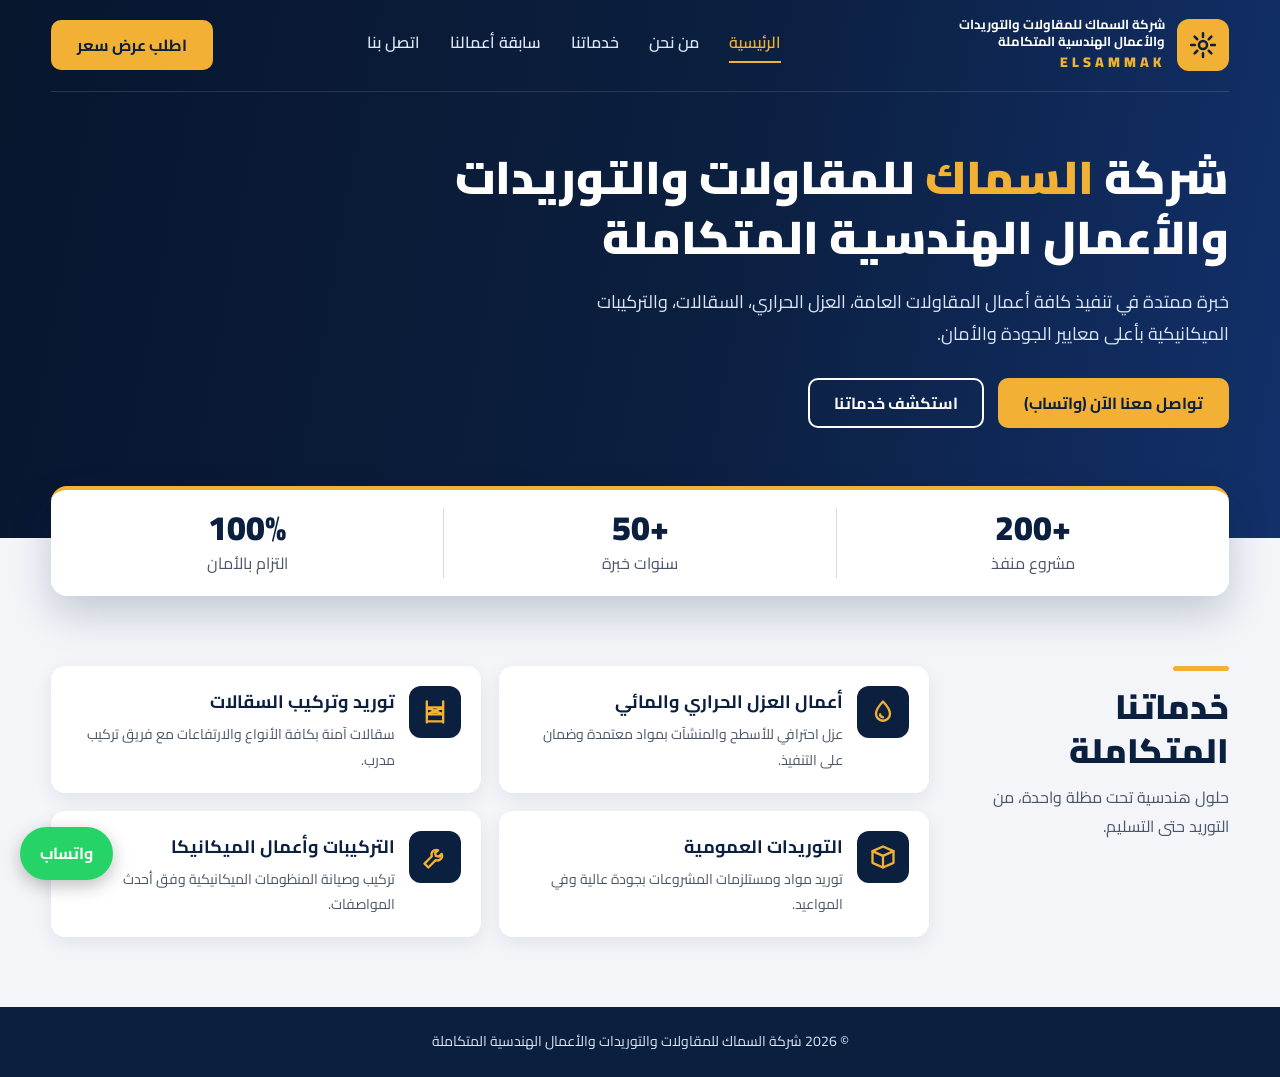
==== index.html @ 37a3428e "Add files via upload" ====
<!DOCTYPE html>
<html lang="ar" dir="rtl">
<head>
  <meta charset="UTF-8">
  <meta name="viewport" content="width=device-width, initial-scale=1">
  <title>شركة السماك للمقاولات والتوريدات والأعمال الهندسية المتكاملة</title>
  <meta name="description" content="شركة السماك: مقاولات عامة، عزل حراري ومائي، سقالات، توريدات عمومية، وتركيبات وأعمال ميكانيكا بأعلى معايير الجودة والأمان.">
  <link rel="preconnect" href="https://fonts.googleapis.com">
  <link href="https://fonts.googleapis.com/css2?family=Cairo:wght@400;600;700;900&display=swap" rel="stylesheet">
  <link rel="stylesheet" href="css/style.css">
  <meta name="robots" content="noindex">
</head>
<body>

  <!-- ===== الشريط العلوي (انسخه في كل الصفحات) ===== -->
  <header class="hero-top">
    <div class="container navbar">
      <a href="index.html" class="logo">
        <span class="logo-icon">
          <svg width="30" height="30" viewBox="0 0 24 24" fill="none" stroke="#0B1F3F" stroke-width="2" stroke-linecap="round" stroke-linejoin="round" aria-hidden="true"><circle cx="12" cy="12" r="3.2"/><path d="M12 2.5v3M12 18.5v3M2.5 12h3M18.5 12h3M5.3 5.3l2.1 2.1M16.6 16.6l2.1 2.1M18.7 5.3l-2.1 2.1M7.4 16.6l-2.1 2.1"/></svg>
        </span>
        <span>
          <span class="logo-name">شركة السماك للمقاولات والتوريدات والأعمال الهندسية المتكاملة</span>
          <span class="logo-en">ELSAMMAK</span>
        </span>
      </a>

      <button class="menu-btn" id="menuBtn" aria-label="فتح القائمة" aria-expanded="false">☰</button>

      <nav class="nav" id="nav">
        <a href="index.html" class="active">الرئيسية</a>
        <a href="about.html">من نحن</a>
        <a href="services.html">خدماتنا</a>
        <a href="projects.html">سابقة أعمالنا</a>
        <a href="contact.html">اتصل بنا</a>
      </nav>

      <a href="contact.html" class="btn btn-gold nav-cta">اطلب عرض سعر</a>
    </div>

    <!-- ===== قسم الواجهة الرئيسي ===== -->
    <section class="hero container">
      <h1>شركة <span>السماك</span> للمقاولات والتوريدات والأعمال الهندسية المتكاملة</h1>
      <p>خبرة ممتدة في تنفيذ كافة أعمال المقاولات العامة، العزل الحراري، السقالات، والتركيبات الميكانيكية بأعلى معايير الجودة والأمان.</p>
      <div class="hero-btns">
        <a href="https://wa.me/201220848321" class="btn btn-gold" target="_blank" rel="noopener">تواصل معنا الآن (واتساب)</a>
        <a href="services.html" class="btn btn-outline">استكشف خدماتنا</a>
      </div>
    </section>
  </header>

  <main>
    <!-- ===== شريط الإحصائيات ===== -->
    <section class="container stats" aria-label="إحصائيات الشركة">
      <div><strong>+200</strong><span>مشروع منفذ</span></div>
      <div><strong>+50</strong><span>سنوات خبرة</span></div>
      <div><strong>100%</strong><span>التزام بالأمان</span></div>
    </section>

    <!-- ===== قسم الخدمات ===== -->
    <section class="container services">
      <div class="services-title">
        <h2>خدماتنا المتكاملة</h2>
        <p>حلول هندسية تحت مظلة واحدة، من التوريد حتى التسليم.</p>
      </div>
      <div class="cards">
        <article class="card">
          <div class="icon"><svg width="28" height="28" viewBox="0 0 24 24" fill="none" stroke="#F2B134" stroke-width="2" stroke-linecap="round" stroke-linejoin="round" aria-hidden="true"><path d="M12 3s6 6.3 6 10.5a6 6 0 0 1-12 0C6 9.3 12 3 12 3z"/><path d="M9.5 14a2.5 2.5 0 0 0 2.5 2.5"/></svg></div>
          <div><h3>أعمال العزل الحراري والمائي</h3><p>عزل احترافي للأسطح والمنشآت بمواد معتمدة وضمان على التنفيذ.</p></div>
        </article>
        <article class="card">
          <div class="icon"><svg width="28" height="28" viewBox="0 0 24 24" fill="none" stroke="#F2B134" stroke-width="2" stroke-linecap="round" stroke-linejoin="round" aria-hidden="true"><path d="M5 3v18M19 3v18M5 8h14M5 14h14M5 20h14M5 8l14 6M19 8L5 14"/></svg></div>
          <div><h3>توريد وتركيب السقالات</h3><p>سقالات آمنة بكافة الأنواع والارتفاعات مع فريق تركيب مدرب.</p></div>
        </article>
        <article class="card">
          <div class="icon"><svg width="28" height="28" viewBox="0 0 24 24" fill="none" stroke="#F2B134" stroke-width="2" stroke-linecap="round" stroke-linejoin="round" aria-hidden="true"><path d="M3 7l9-4 9 4v10l-9 4-9-4z"/><path d="M3 7l9 4 9-4M12 11v10"/></svg></div>
          <div><h3>التوريدات العمومية</h3><p>توريد مواد ومستلزمات المشروعات بجودة عالية وفي المواعيد.</p></div>
        </article>
        <article class="card">
          <div class="icon"><svg width="28" height="28" viewBox="0 0 24 24" fill="none" stroke="#F2B134" stroke-width="2" stroke-linecap="round" stroke-linejoin="round" aria-hidden="true"><path d="M14.7 6.3a4 4 0 0 0-5.4 5.1L3 17.7 6.3 21l6.3-6.3a4 4 0 0 0 5.1-5.4l-2.4 2.4-2.6-.6-.6-2.6z"/></svg></div>
          <div><h3>التركيبات وأعمال الميكانيكا</h3><p>تركيب وصيانة المنظومات الميكانيكية وفق أحدث المواصفات.</p></div>
        </article>
      </div>
    </section>
  </main>

  <!-- ===== الفوتر (انسخه في كل الصفحات) ===== -->
  <footer class="footer">
    <div class="container">
      <p>© 2026 شركة السماك للمقاولات والتوريدات والأعمال الهندسية المتكاملة</p>
    </div>
  </footer>

  <!-- زر واتساب ثابت -->
  <a href="https://wa.me/201220848321" class="wa-float" target="_blank" rel="noopener" aria-label="تواصل عبر واتساب">واتساب</a>

  <script src="js/main.js"></script>
</body>
</html>
---- css/style.css ----
/* ===== الألوان والخطوط (غيرها من هنا فقط) ===== */
:root{
  --navy:#0B1F3F;      /* الأزرق الداكن */
  --navy-2:#12306A;
  --gold:#F2B134;      /* الذهبي */
  --bg:#F3F5F9;        /* خلفية رمادية فاتحة */
  --text:#4A5568;
  --white:#fff;
}
*{box-sizing:border-box;margin:0;padding:0}
body{font-family:'Cairo',sans-serif;background:var(--bg);color:var(--text);line-height:1.8}
a{text-decoration:none;color:inherit}
.container{width:min(1200px,92%);margin-inline:auto}

/* ===== الأزرار ===== */
.btn{display:inline-flex;align-items:center;justify-content:center;font-weight:700;font-size:16px;
  padding:0 24px;height:50px;border-radius:10px;cursor:pointer;border:2px solid transparent}
.btn-gold{background:var(--gold);color:var(--navy)}
.btn-gold:hover{filter:brightness(1.07)}
.btn-outline{border-color:var(--white);color:var(--white)}
.btn-outline:hover{background:var(--white);color:var(--navy)}

/* ===== الشريط العلوي + الواجهة ===== */
.hero-top{background:linear-gradient(100deg,#08162E,var(--navy) 55%,var(--navy-2));
  /* لو عندك صورة: background-image:linear-gradient(...),url('../images/hero.jpg'); */
  color:var(--white);padding-bottom:110px}
.navbar{display:flex;align-items:center;justify-content:space-between;gap:20px;
  padding:16px 0;border-bottom:1px solid rgba(255,255,255,.12);flex-wrap:wrap}
.logo{display:flex;align-items:center;gap:12px}
.logo-icon{width:52px;height:52px;border-radius:12px;background:var(--gold);display:flex;align-items:center;justify-content:center;flex:none}
.logo-name{display:block;font-weight:700;font-size:13px;line-height:1.3;max-width:230px}
.logo-en{display:block;color:var(--gold);font-weight:900;font-size:14px;letter-spacing:4px;direction:ltr;text-align:right}
.nav{display:flex;gap:30px}
.nav a{color:#DCE6F7;font-weight:600;padding-bottom:4px;border-bottom:2px solid transparent}
.nav a:hover,.nav a.active{color:var(--gold);border-bottom-color:var(--gold)}
.menu-btn{display:none;background:none;border:0;color:var(--white);font-size:30px;cursor:pointer}

.hero{padding-top:56px;max-width:1200px}
.hero h1{font-size:clamp(28px,4.5vw,46px);line-height:1.3;font-weight:900;max-width:780px}
.hero h1 span{color:var(--gold)}
.hero p{font-size:18px;color:#DCE6F7;max-width:640px;margin:18px 0 28px}
.hero-btns{display:flex;gap:14px;flex-wrap:wrap}

/* ===== الإحصائيات (تطلع فوق الواجهة) ===== */
.stats{display:flex;background:var(--white);border-radius:16px;border-top:4px solid var(--gold);
  box-shadow:0 18px 40px rgba(11,31,63,.2);margin-top:-52px;position:relative;padding:18px 0}
.stats div{flex:1;text-align:center;border-inline-end:1px solid #D5DBE6}
.stats div:last-child{border:0}
.stats strong{display:block;font-size:34px;font-weight:900;color:var(--navy);line-height:1.2}

/* ===== الخدمات ===== */
.services{display:flex;gap:40px;padding:70px 0;align-items:flex-start}
.services-title{width:260px;flex:none}
.services-title::before{content:"";display:block;width:56px;height:5px;background:var(--gold);border-radius:3px;margin-bottom:14px}
.services-title h2{font-size:34px;font-weight:900;color:var(--navy);line-height:1.3;margin-bottom:10px}
.cards{flex:1;display:grid;grid-template-columns:repeat(2,1fr);gap:18px}
.card{background:var(--white);border-radius:14px;padding:20px;display:flex;gap:14px;box-shadow:0 6px 18px rgba(11,31,63,.08)}
.icon{width:52px;height:52px;border-radius:12px;background:var(--navy);display:flex;align-items:center;justify-content:center;flex:none}
.card h3{color:var(--navy);font-size:18px;margin-bottom:4px}
.card p{font-size:14px}

/* ===== الفوتر وزر واتساب ===== */
.footer{background:var(--navy);color:#DCE6F7;text-align:center;padding:22px 0;font-size:14px}
.wa-float{position:fixed;bottom:20px;left:20px;background:#25D366;color:#fff;font-weight:700;
  padding:12px 20px;border-radius:30px;box-shadow:0 6px 18px rgba(0,0,0,.25);z-index:50}

/* ===== الموبايل والتابلت ===== */
@media (max-width:900px){
  .menu-btn{display:block}
  .nav{display:none;width:100%;flex-direction:column;gap:10px}
  .nav.open{display:flex}
  .nav-cta{display:none}
  .services{flex-direction:column}
  .services-title{width:100%}
  .cards{grid-template-columns:1fr}
  .stats strong{font-size:26px}
}
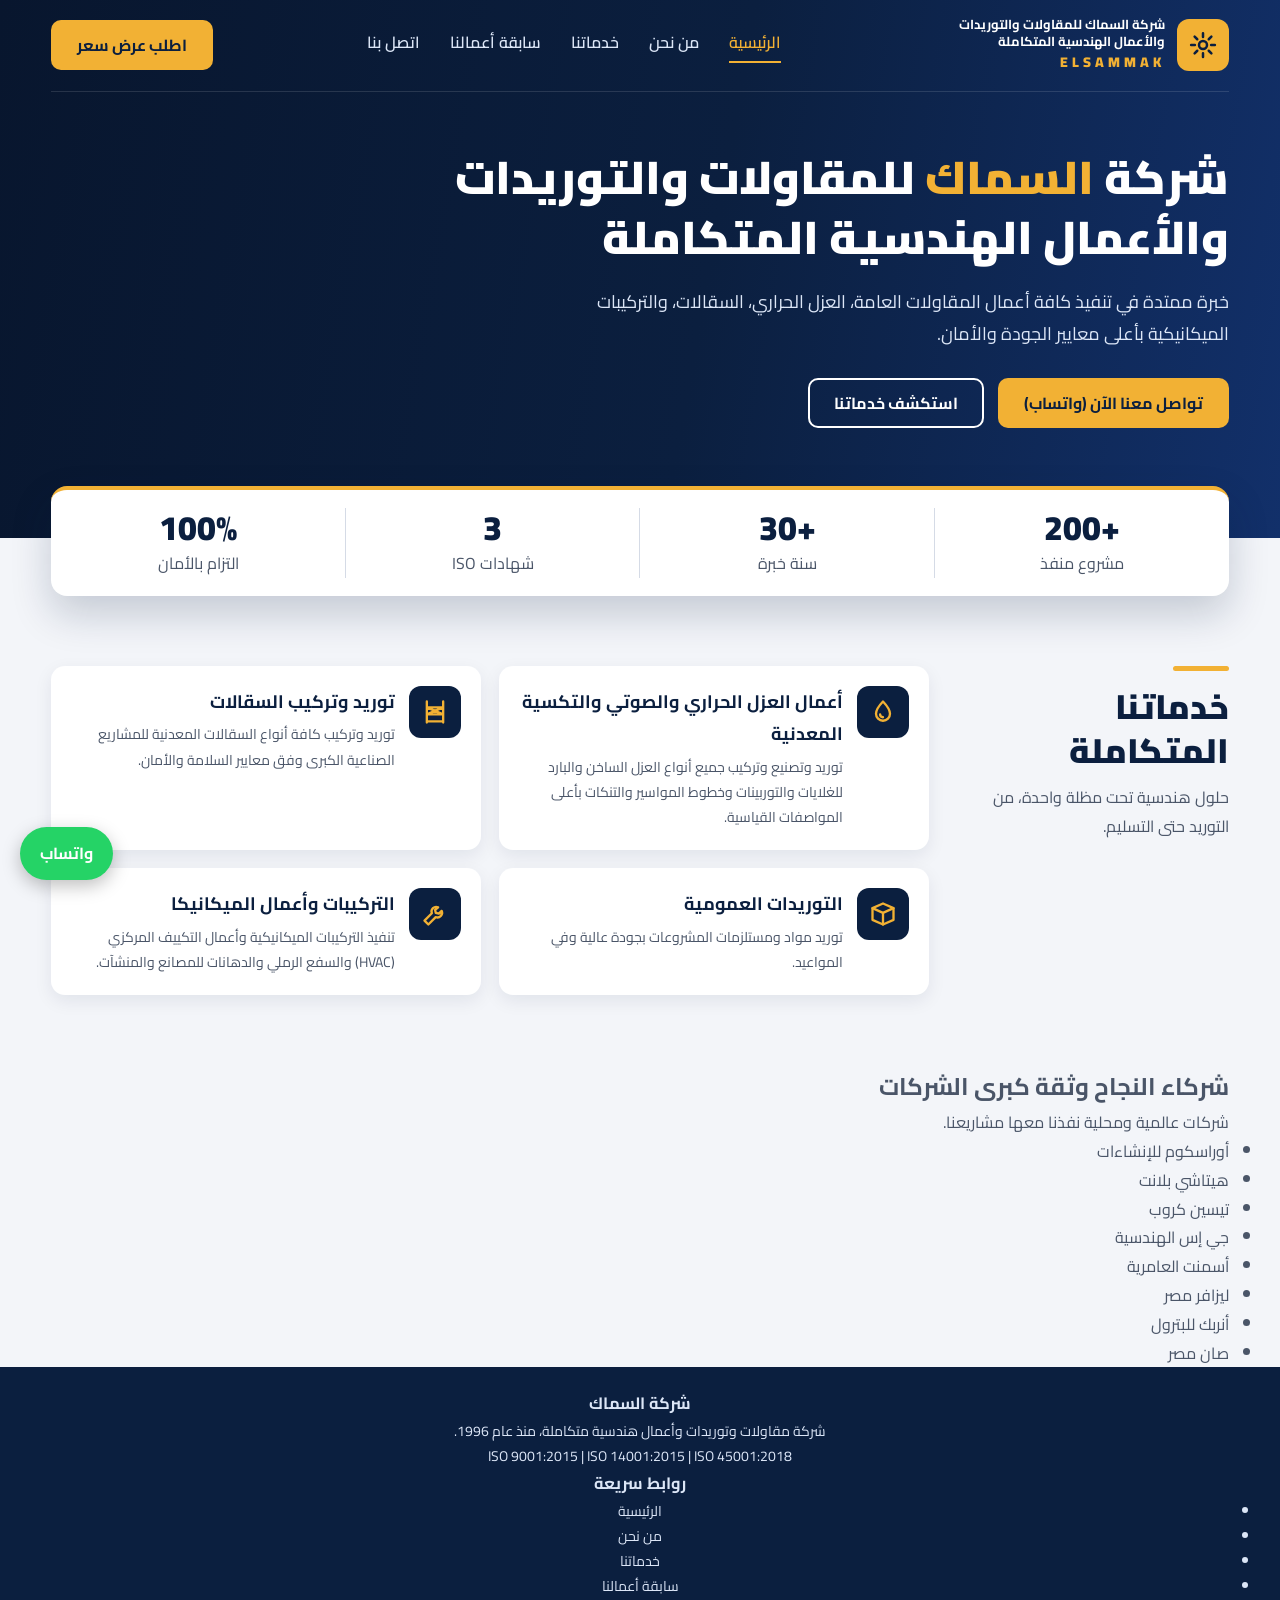
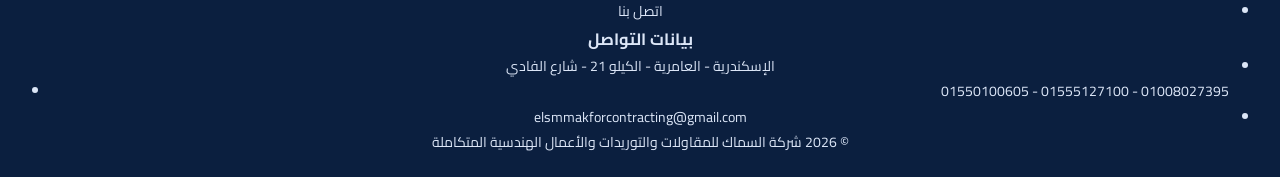
==== commit 9899f7b3: "Update index.html" ====
--- a/index.html
+++ b/index.html
@@ -4,11 +4,10 @@
   <meta charset="UTF-8">
   <meta name="viewport" content="width=device-width, initial-scale=1">
   <title>شركة السماك للمقاولات والتوريدات والأعمال الهندسية المتكاملة</title>
-  <meta name="description" content="شركة السماك: مقاولات عامة، عزل حراري ومائي، سقالات، توريدات عمومية، وتركيبات وأعمال ميكانيكا بأعلى معايير الجودة والأمان.">
+  <meta name="description" content="شركة السماك للمقاولات: متخصصة في العزل الحراري والصوتي، التكسية المعدنية، السقالات، التوريدات العمومية، والتركيبات الميكانيكية للمصانع والمشاريع الكبرى بأعلى معايير الجودة والأمان.">
   <link rel="preconnect" href="https://fonts.googleapis.com">
   <link href="https://fonts.googleapis.com/css2?family=Cairo:wght@400;600;700;900&display=swap" rel="stylesheet">
   <link rel="stylesheet" href="css/style.css">
-  <meta name="robots" content="noindex">
 </head>
 <body>
 
@@ -53,7 +52,8 @@
     <!-- ===== شريط الإحصائيات ===== -->
     <section class="container stats" aria-label="إحصائيات الشركة">
       <div><strong>+200</strong><span>مشروع منفذ</span></div>
-      <div><strong>+50</strong><span>سنوات خبرة</span></div>
+      <div><strong>+30</strong><span>سنة خبرة</span></div>
+      <div><strong>3</strong><span>شهادات ISO</span></div>
       <div><strong>100%</strong><span>التزام بالأمان</span></div>
     </section>
 
@@ -66,11 +66,11 @@
       <div class="cards">
         <article class="card">
           <div class="icon"><svg width="28" height="28" viewBox="0 0 24 24" fill="none" stroke="#F2B134" stroke-width="2" stroke-linecap="round" stroke-linejoin="round" aria-hidden="true"><path d="M12 3s6 6.3 6 10.5a6 6 0 0 1-12 0C6 9.3 12 3 12 3z"/><path d="M9.5 14a2.5 2.5 0 0 0 2.5 2.5"/></svg></div>
-          <div><h3>أعمال العزل الحراري والمائي</h3><p>عزل احترافي للأسطح والمنشآت بمواد معتمدة وضمان على التنفيذ.</p></div>
+          <div><h3>أعمال العزل الحراري والصوتي والتكسية المعدنية</h3><p>توريد وتصنيع وتركيب جميع أنواع العزل الساخن والبارد للغلايات والتوربينات وخطوط المواسير والتنكات بأعلى المواصفات القياسية.</p></div>
         </article>
         <article class="card">
           <div class="icon"><svg width="28" height="28" viewBox="0 0 24 24" fill="none" stroke="#F2B134" stroke-width="2" stroke-linecap="round" stroke-linejoin="round" aria-hidden="true"><path d="M5 3v18M19 3v18M5 8h14M5 14h14M5 20h14M5 8l14 6M19 8L5 14"/></svg></div>
-          <div><h3>توريد وتركيب السقالات</h3><p>سقالات آمنة بكافة الأنواع والارتفاعات مع فريق تركيب مدرب.</p></div>
+          <div><h3>توريد وتركيب السقالات</h3><p>توريد وتركيب كافة أنواع السقالات المعدنية للمشاريع الصناعية الكبرى وفق معايير السلامة والأمان.</p></div>
         </article>
         <article class="card">
           <div class="icon"><svg width="28" height="28" viewBox="0 0 24 24" fill="none" stroke="#F2B134" stroke-width="2" stroke-linecap="round" stroke-linejoin="round" aria-hidden="true"><path d="M3 7l9-4 9 4v10l-9 4-9-4z"/><path d="M3 7l9 4 9-4M12 11v10"/></svg></div>
@@ -78,15 +78,55 @@
         </article>
         <article class="card">
           <div class="icon"><svg width="28" height="28" viewBox="0 0 24 24" fill="none" stroke="#F2B134" stroke-width="2" stroke-linecap="round" stroke-linejoin="round" aria-hidden="true"><path d="M14.7 6.3a4 4 0 0 0-5.4 5.1L3 17.7 6.3 21l6.3-6.3a4 4 0 0 0 5.1-5.4l-2.4 2.4-2.6-.6-.6-2.6z"/></svg></div>
-          <div><h3>التركيبات وأعمال الميكانيكا</h3><p>تركيب وصيانة المنظومات الميكانيكية وفق أحدث المواصفات.</p></div>
+          <div><h3>التركيبات وأعمال الميكانيكا</h3><p>تنفيذ التركيبات الميكانيكية وأعمال التكييف المركزي (HVAC) والسفع الرملي والدهانات للمصانع والمنشآت.</p></div>
         </article>
       </div>
+    </section>
+    <!-- ===== شركاء النجاح وعملاؤنا ===== -->
+    <section class="container clients">
+      <h2>شركاء النجاح وثقة كبرى الشركات</h2>
+      <p>شركات عالمية ومحلية نفذنا معها مشاريعنا.</p>
+      <ul class="client-list">
+        <li>أوراسكوم للإنشاءات</li>
+        <li>هيتاشي بلانت</li>
+        <li>تيسين كروب</li>
+        <li>جي إس الهندسية</li>
+        <li>أسمنت العامرية</li>
+        <li>ليزافر مصر</li>
+        <li>أنربك للبترول</li>
+        <li>صان مصر</li>
+      </ul>
     </section>
   </main>
 
   <!-- ===== الفوتر (انسخه في كل الصفحات) ===== -->
   <footer class="footer">
-    <div class="container">
+    <div class="container footer-grid">
+      <div>
+        <h3>شركة السماك</h3>
+        <p>شركة مقاولات وتوريدات وأعمال هندسية متكاملة، منذ عام 1996.</p>
+        <p class="iso">ISO 9001:2015 | ISO 14001:2015 | ISO 45001:2018</p>
+      </div>
+      <div>
+        <h3>روابط سريعة</h3>
+        <ul>
+          <li><a href="index.html">الرئيسية</a></li>
+          <li><a href="about.html">من نحن</a></li>
+          <li><a href="services.html">خدماتنا</a></li>
+          <li><a href="projects.html">سابقة أعمالنا</a></li>
+          <li><a href="contact.html">اتصل بنا</a></li>
+        </ul>
+      </div>
+      <div>
+        <h3>بيانات التواصل</h3>
+        <ul>
+          <li>الإسكندرية - العامرية - الكيلو 21 - شارع الفادي</li>
+          <li dir="ltr" style="text-align:right"><a href="tel:+201550100605">01550100605</a> - <a href="tel:+201555127100">01555127100</a> - <a href="tel:+201008027395">01008027395</a></li>
+          <li><a href="mailto:elsmmakforcontracting@gmail.com">elsmmakforcontracting@gmail.com</a></li>
+        </ul>
+      </div>
+    </div>
+    <div class="container footer-bottom">
       <p>© 2026 شركة السماك للمقاولات والتوريدات والأعمال الهندسية المتكاملة</p>
     </div>
   </footer>
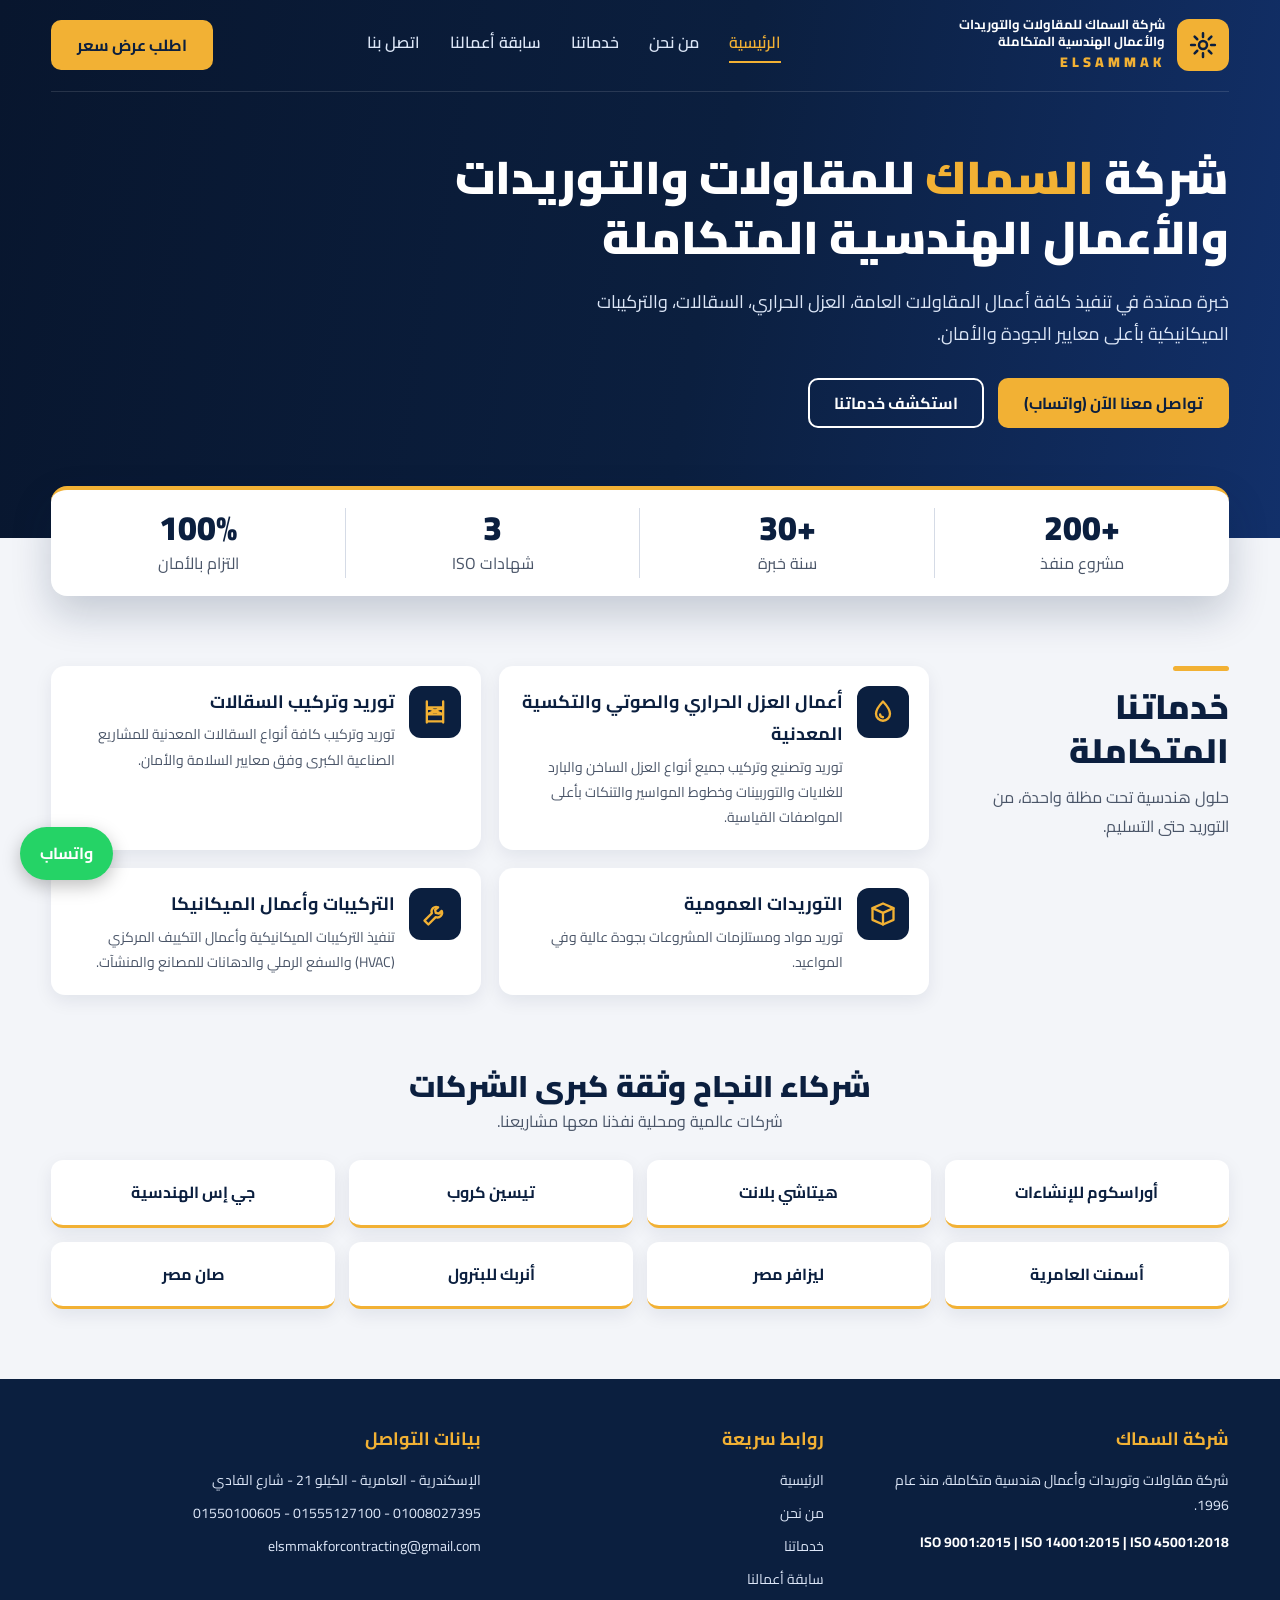
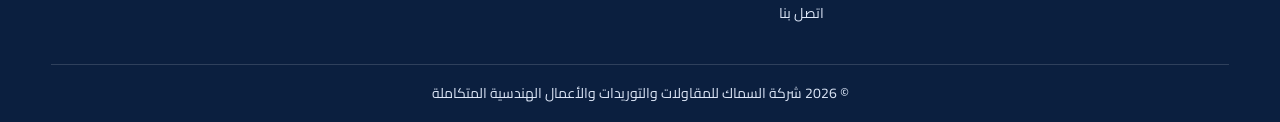
==== commit 6c12a759: "Add files via upload" ====
--- a/index.html
+++ b/index.html
@@ -136,4 +136,4 @@
 
   <script src="js/main.js"></script>
 </body>
-</html>
+</html>
--- a/css/style.css
+++ b/css/style.css
@@ -60,7 +60,6 @@
 .card p{font-size:14px}
 
 /* ===== الفوتر وزر واتساب ===== */
-.footer{background:var(--navy);color:#DCE6F7;text-align:center;padding:22px 0;font-size:14px}
 .wa-float{position:fixed;bottom:20px;left:20px;background:#25D366;color:#fff;font-weight:700;
   padding:12px 20px;border-radius:30px;box-shadow:0 6px 18px rgba(0,0,0,.25);z-index:50}
 
@@ -75,3 +74,31 @@
   .cards{grid-template-columns:1fr}
   .stats strong{font-size:26px}
 }
+
+/* ===== شريط الإحصائيات: 4 عناصر ===== */
+.stats{flex-wrap:wrap}
+.stats div{min-width:140px}
+
+/* ===== شركاء النجاح ===== */
+.clients{padding:0 0 70px;text-align:center}
+.clients h2{font-size:30px;font-weight:900;color:var(--navy);line-height:1.4}
+.clients > p{margin-bottom:24px}
+.client-list{list-style:none;display:grid;grid-template-columns:repeat(4,1fr);gap:14px}
+.client-list li{background:var(--white);border-radius:12px;border-bottom:3px solid var(--gold);
+  padding:18px 12px;font-weight:700;color:var(--navy);box-shadow:0 6px 18px rgba(11,31,63,.08)}
+
+/* ===== الفوتر (3 أعمدة) ===== */
+.footer{background:var(--navy);color:#DCE6F7;font-size:14px;padding-top:44px}
+.footer-grid{display:grid;grid-template-columns:1.2fr 1fr 1.4fr;gap:36px;padding-bottom:30px}
+.footer h3{color:var(--gold);font-size:18px;margin-bottom:12px}
+.footer ul{list-style:none}
+.footer li{margin-bottom:8px}
+.footer a:hover{color:var(--gold)}
+.footer .iso{margin-top:12px;font-weight:700;color:var(--white);direction:ltr;text-align:right}
+.footer-bottom{border-top:1px solid rgba(255,255,255,.15);padding:16px 0;text-align:center}
+
+@media (max-width:900px){
+  .client-list{grid-template-columns:repeat(2,1fr)}
+  .footer-grid{grid-template-columns:1fr}
+  .stats div{flex:1 1 45%;padding:8px 0}
+}
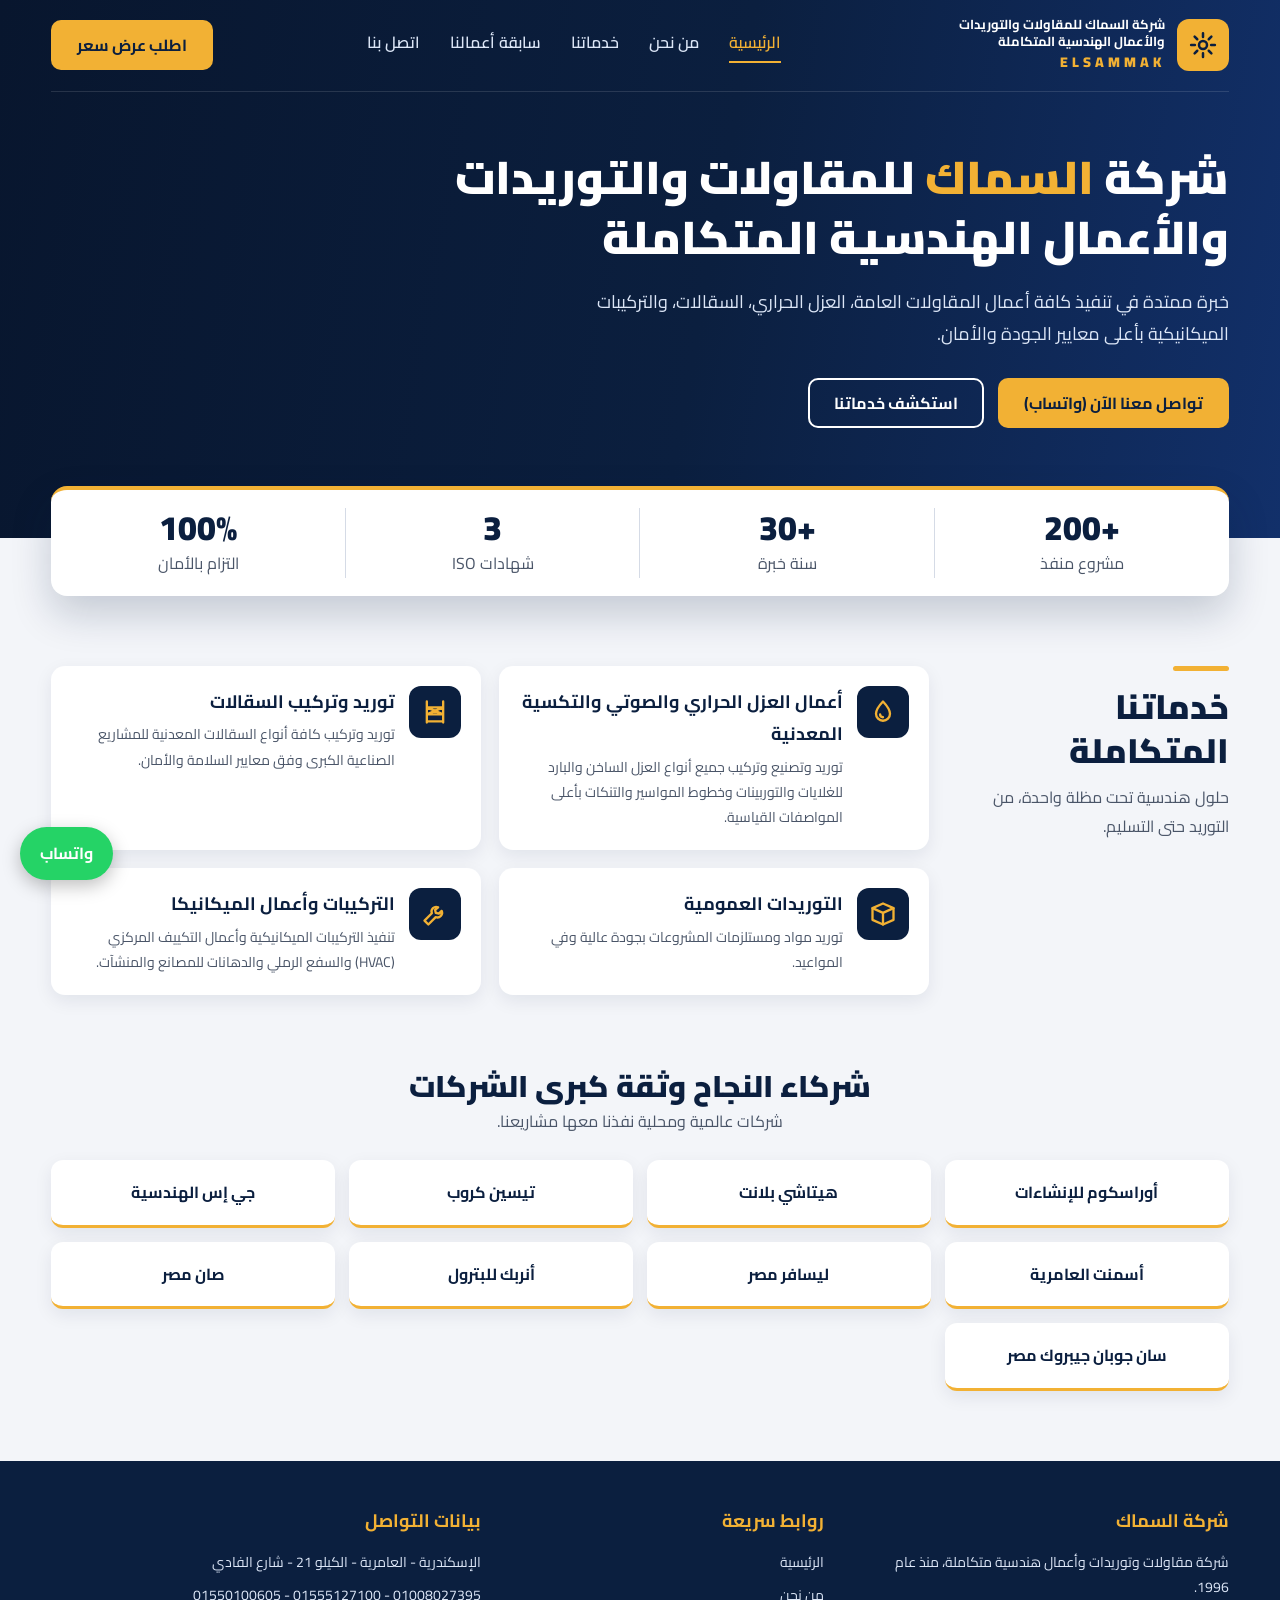
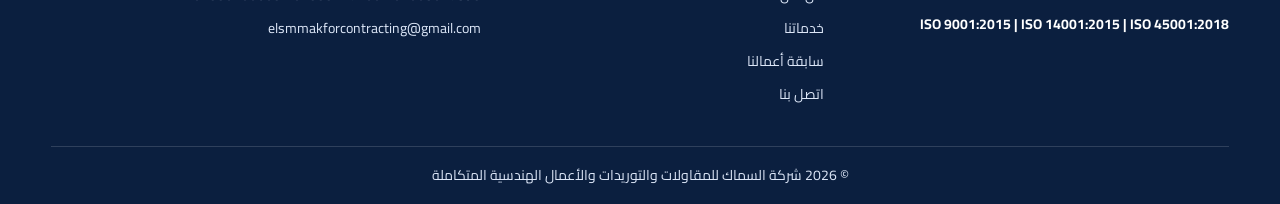
==== commit 1e15b108: "Update index.html" ====
--- a/index.html
+++ b/index.html
@@ -42,7 +42,7 @@
       <h1>شركة <span>السماك</span> للمقاولات والتوريدات والأعمال الهندسية المتكاملة</h1>
       <p>خبرة ممتدة في تنفيذ كافة أعمال المقاولات العامة، العزل الحراري، السقالات، والتركيبات الميكانيكية بأعلى معايير الجودة والأمان.</p>
       <div class="hero-btns">
-        <a href="https://wa.me/201220848321" class="btn btn-gold" target="_blank" rel="noopener">تواصل معنا الآن (واتساب)</a>
+        <a href="https://wa.me/201550100605" class="btn btn-gold" target="_blank" rel="noopener">تواصل معنا الآن (واتساب)</a>
         <a href="services.html" class="btn btn-outline">استكشف خدماتنا</a>
       </div>
     </section>
@@ -92,9 +92,10 @@
         <li>تيسين كروب</li>
         <li>جي إس الهندسية</li>
         <li>أسمنت العامرية</li>
-        <li>ليزافر مصر</li>
+        <li>ليسافر مصر</li>
         <li>أنربك للبترول</li>
         <li>صان مصر</li>
+        <li>سان جوبان جيبروك مصر</li>
       </ul>
     </section>
   </main>
@@ -132,8 +133,8 @@
   </footer>
 
   <!-- زر واتساب ثابت -->
-  <a href="https://wa.me/201220848321" class="wa-float" target="_blank" rel="noopener" aria-label="تواصل عبر واتساب">واتساب</a>
+  <a href="https://wa.me/201550100605" class="wa-float" target="_blank" rel="noopener" aria-label="تواصل عبر واتساب">واتساب</a>
 
   <script src="js/main.js"></script>
 </body>
-</html>+</html>
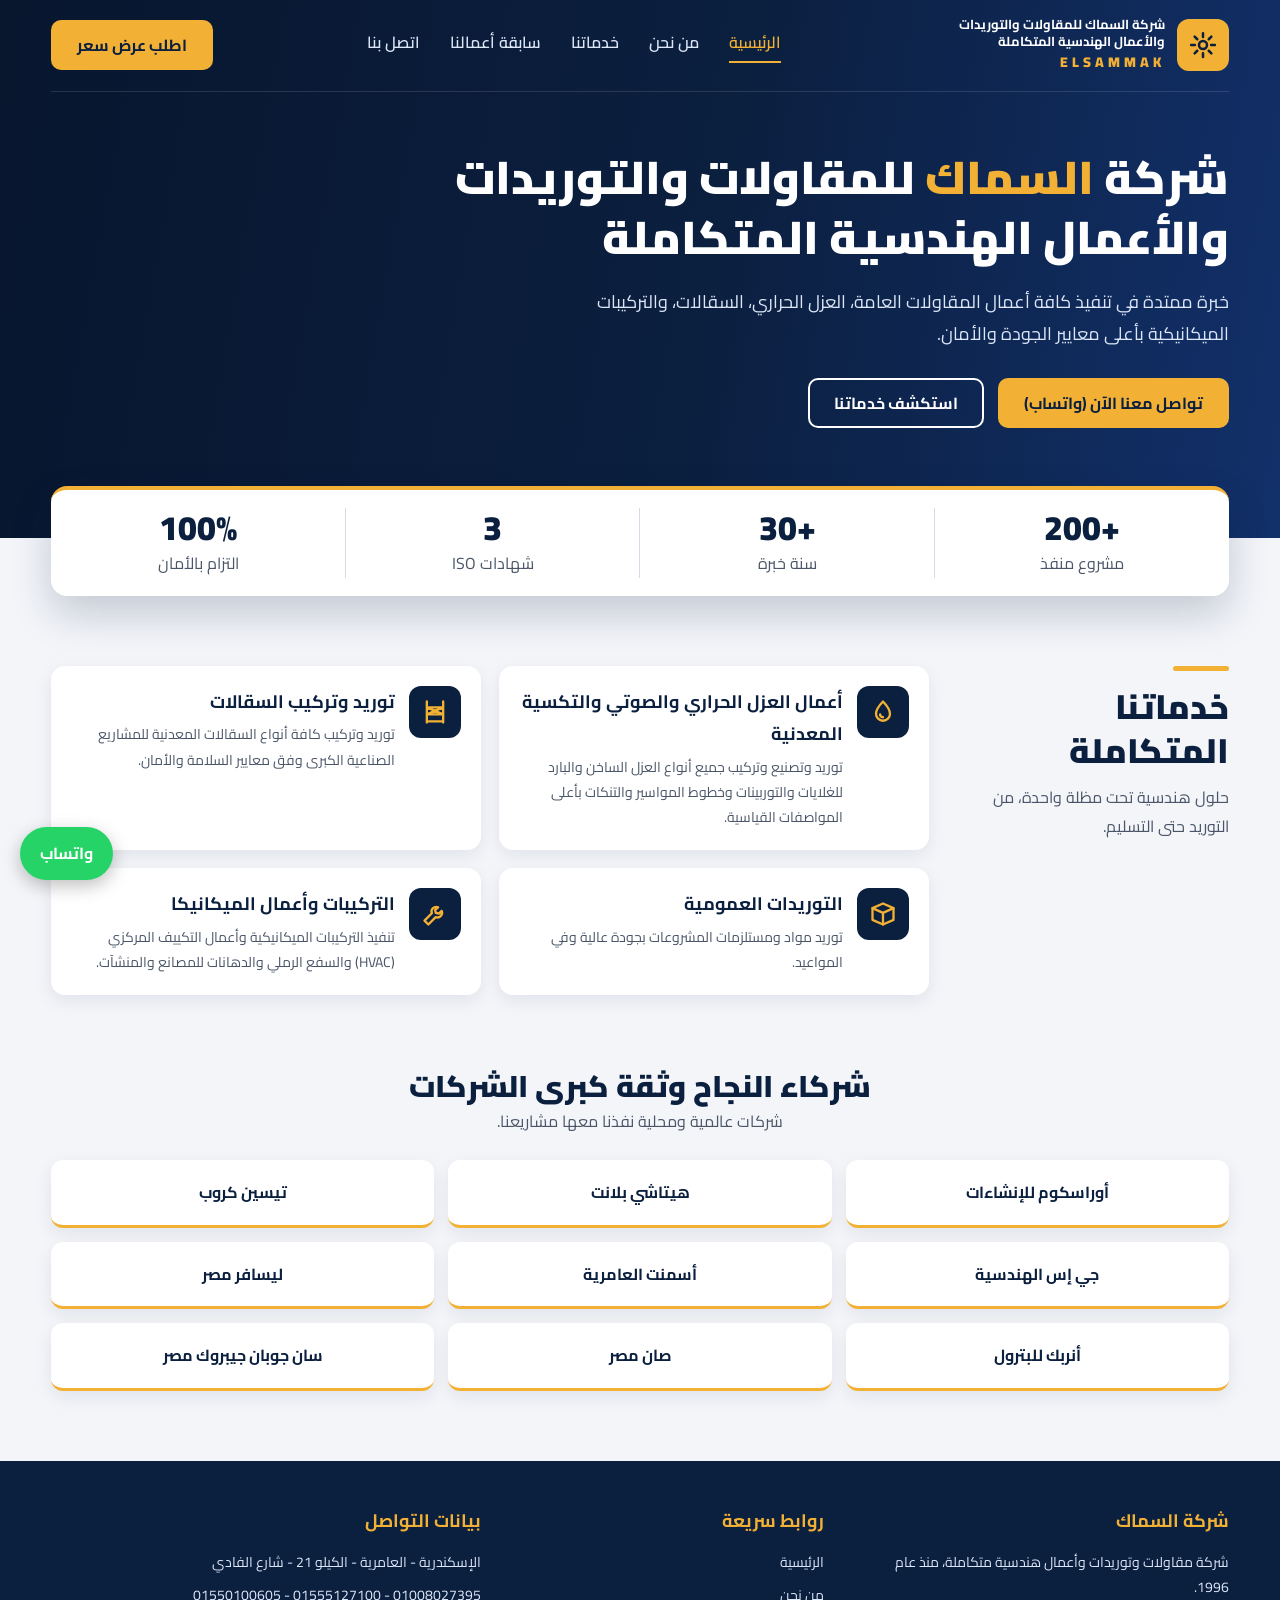
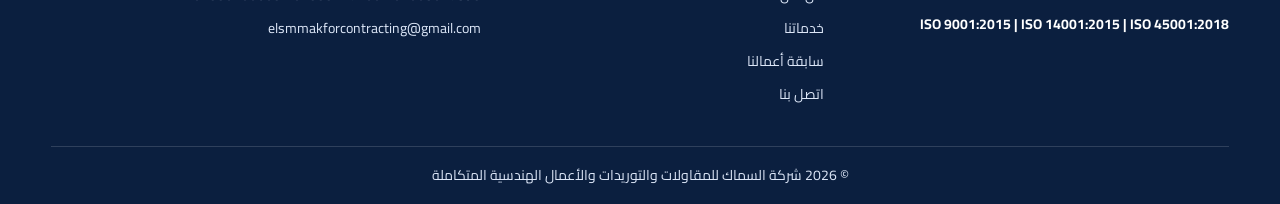
==== commit ea795c2c: "Add files via upload" ====
--- a/index.html
+++ b/index.html
@@ -137,4 +137,4 @@
 
   <script src="js/main.js"></script>
 </body>
-</html>
+</html>
--- a/css/style.css
+++ b/css/style.css
@@ -83,7 +83,7 @@
 .clients{padding:0 0 70px;text-align:center}
 .clients h2{font-size:30px;font-weight:900;color:var(--navy);line-height:1.4}
 .clients > p{margin-bottom:24px}
-.client-list{list-style:none;display:grid;grid-template-columns:repeat(4,1fr);gap:14px}
+.client-list{list-style:none;display:grid;grid-template-columns:repeat(3,1fr);gap:14px}
 .client-list li{background:var(--white);border-radius:12px;border-bottom:3px solid var(--gold);
   padding:18px 12px;font-weight:700;color:var(--navy);box-shadow:0 6px 18px rgba(11,31,63,.08)}
 
@@ -101,4 +101,60 @@
   .client-list{grid-template-columns:repeat(2,1fr)}
   .footer-grid{grid-template-columns:1fr}
   .stats div{flex:1 1 45%;padding:8px 0}
+}
+
+/* ===== الصفحات الداخلية: عنوان الصفحة ===== */
+.hero-top.inner{padding-bottom:0}
+.page-title{padding:30px 0 34px}
+.crumbs{font-size:13px;color:#DCE6F7}
+.crumbs a:hover{color:var(--gold)}
+.page-title h1{font-size:38px;font-weight:900;line-height:1.3}
+.page-title p:last-child{color:#DCE6F7;font-size:16px}
+
+/* ===== صفحة من نحن ===== */
+.about-intro{display:flex;gap:40px;align-items:center;padding:56px 0 30px}
+.about-text{flex:1}
+.bar{width:56px;height:5px;background:var(--gold);border-radius:3px;margin-bottom:14px}
+.about-text h2{font-size:30px;font-weight:900;color:var(--navy);line-height:1.4;margin-bottom:12px}
+.about-text p{font-size:16px;margin-bottom:10px}
+.checks{list-style:none;margin-top:14px}
+.checks li{font-weight:600;color:var(--navy);padding-inline-start:28px;position:relative;margin-bottom:8px}
+.checks li::before{content:"✓";position:absolute;inset-inline-start:0;color:var(--gold);font-weight:900}
+.about-numbers{width:380px;flex:none;display:flex;justify-content:space-around;align-items:center;min-height:240px;
+  border-radius:16px;background:linear-gradient(135deg,var(--navy),var(--navy-2));border-bottom:5px solid var(--gold);color:var(--white);text-align:center}
+.about-numbers strong{display:block;font-size:46px;font-weight:900;color:var(--gold);line-height:1.2}
+.vmv{display:grid;grid-template-columns:repeat(3,1fr);gap:18px;padding:20px 0 50px}
+.iso-section{text-align:center;padding-bottom:50px}
+.iso-section h2{font-size:30px;font-weight:900;color:var(--navy)}
+.iso-section > p{margin-bottom:22px}
+.iso-grid{display:grid;grid-template-columns:repeat(3,1fr);gap:18px}
+.iso-card{background:var(--white);border-radius:14px;border-top:4px solid var(--gold);padding:22px 12px;box-shadow:0 6px 18px rgba(11,31,63,.08)}
+.iso-card strong{display:block;font-size:20px;color:var(--navy)}
+.cta-band{display:flex;justify-content:space-between;align-items:center;gap:20px;flex-wrap:wrap;
+  background:linear-gradient(100deg,var(--navy),var(--navy-2));color:var(--white);border-radius:16px;padding:30px 36px;margin-bottom:60px}
+.cta-band h2{font-size:26px;font-weight:900}
+.cta-band p{color:#DCE6F7}
+
+@media (max-width:900px){
+  .about-intro{flex-direction:column}
+  .about-numbers{width:100%}
+  .vmv,.iso-grid{grid-template-columns:1fr}
+}
+
+/* ===== الأنيميشن (opacity و transform فقط، عشان الأداء يفضل سريع) ===== */
+@keyframes pageIn{from{opacity:0}to{opacity:1}}
+body{animation:pageIn .5s ease both}
+
+.reveal{opacity:0;transform:translateY(24px);
+  transition:opacity .6s ease,transform .6s ease}
+.reveal.show{opacity:1;transform:none}
+
+.card,.client-list li,.iso-card{transition:transform .25s ease,box-shadow .25s ease}
+.card:hover,.client-list li:hover,.iso-card:hover{transform:translateY(-4px);box-shadow:0 12px 26px rgba(11,31,63,.14)}
+
+/* لمن يفضّل تقليل الحركة في جهازه */
+@media (prefers-reduced-motion:reduce){
+  body{animation:none}
+  .reveal{opacity:1;transform:none;transition:none}
+  .card,.client-list li,.iso-card{transition:none}
 }
